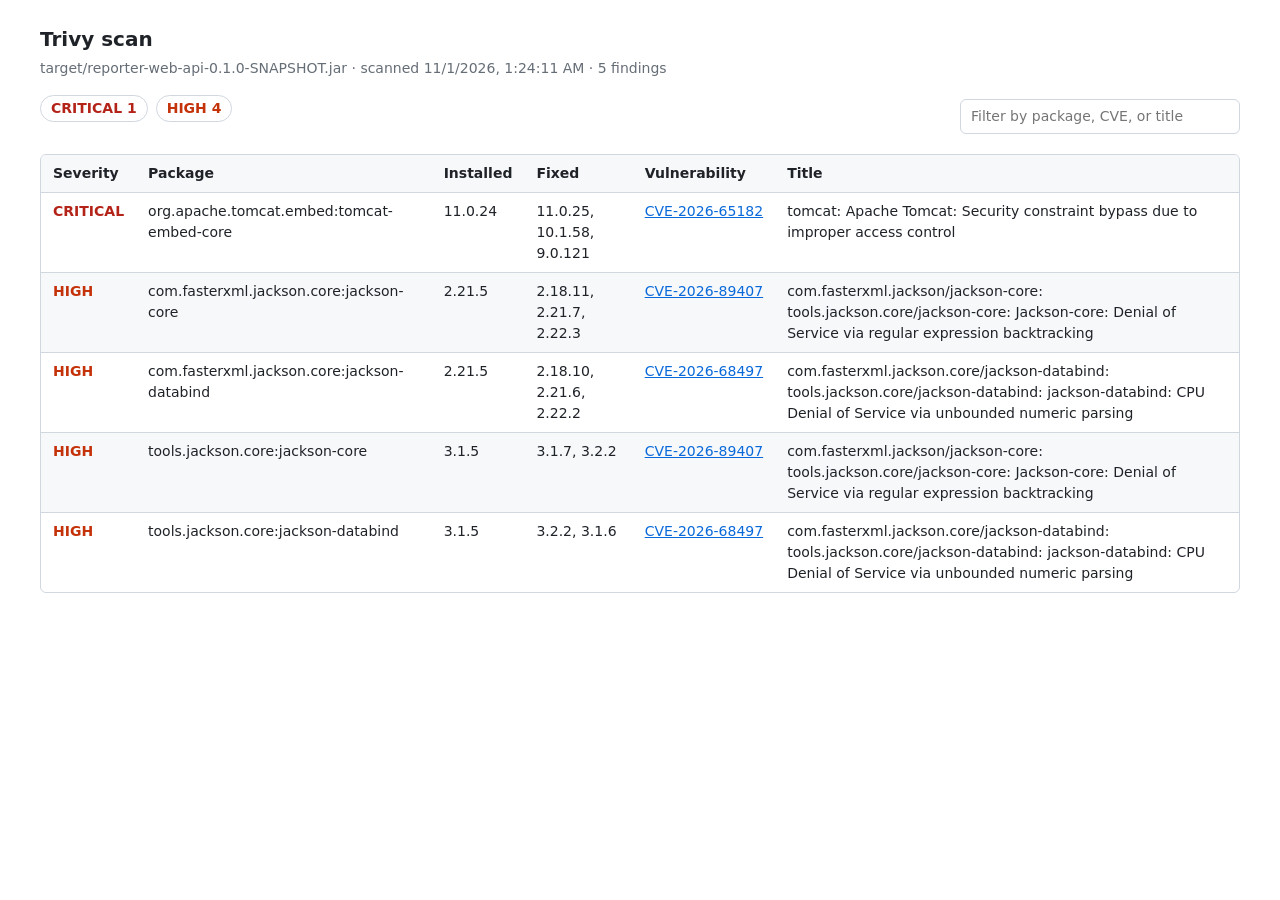
==== scan/index.html @ 7e413263 "Add Trivy scan target with JSON, CSV, and HTML reports" ====
<!doctype html>
<html lang="en">
<head>
  <meta charset="utf-8">
  <meta name="viewport" content="width=device-width, initial-scale=1">
  <title>Trivy Scan</title>
  <style>
    :root {
      color-scheme: light dark;
      --bg: #ffffff;
      --fg: #1f2328;
      --muted: #656d76;
      --border: #d0d7de;
      --row-alt: #f6f8fa;
      --link: #0969da;
      --critical: #b42318;
      --high: #c4320a;
      --medium: #9a6700;
      --low: #1a7f37;
      --unknown: #656d76;
    }
    @media (prefers-color-scheme: dark) {
      :root {
        --bg: #0d1117;
        --fg: #e6edf3;
        --muted: #8d96a0;
        --border: #30363d;
        --row-alt: #161b22;
        --link: #4493f8;
        --critical: #ff7b72;
        --high: #ffa657;
        --medium: #d29922;
        --low: #3fb950;
        --unknown: #8d96a0;
      }
    }
    * { box-sizing: border-box; }
    body {
      margin: 0;
      padding: 24px 16px;
      background: var(--bg);
      color: var(--fg);
      font: 14px/1.5 system-ui, -apple-system, "Segoe UI", sans-serif;
    }
    main { max-width: 1200px; margin: 0 auto; }
    h1 { margin: 0 0 4px; font-size: 20px; }
    .meta { margin: 0 0 16px; color: var(--muted); }
    .bar { display: flex; flex-wrap: wrap; gap: 8px; align-items: center; margin-bottom: 16px; }
    .count { padding: 2px 10px; border: 1px solid var(--border); border-radius: 999px; }
    input {
      margin-left: auto;
      min-width: 280px;
      padding: 6px 10px;
      border: 1px solid var(--border);
      border-radius: 6px;
      background: var(--bg);
      color: var(--fg);
      font: inherit;
    }
    .table-wrap { overflow-x: auto; border: 1px solid var(--border); border-radius: 6px; }
    table { width: 100%; border-collapse: collapse; }
    th, td { padding: 8px 12px; text-align: left; vertical-align: top; border-bottom: 1px solid var(--border); }
    th { position: sticky; top: 0; background: var(--row-alt); white-space: nowrap; }
    tbody tr:nth-child(even) { background: var(--row-alt); }
    tbody tr:last-child td { border-bottom: 0; }
    td.nowrap { white-space: nowrap; }
    a { color: var(--link); }
    .sev { font-weight: 600; }
    .sev-CRITICAL { color: var(--critical); }
    .sev-HIGH { color: var(--high); }
    .sev-MEDIUM { color: var(--medium); }
    .sev-LOW { color: var(--low); }
    .sev-UNKNOWN { color: var(--unknown); }
    .empty { padding: 24px; text-align: center; color: var(--muted); }
  </style>
</head>
<body>
  <main>
    <h1>Trivy scan</h1>
    <p class="meta" id="meta">Loading…</p>
    <div class="bar">
      <div id="counts" class="bar"></div>
      <input id="filter" type="search" placeholder="Filter by package, CVE, or title">
    </div>
    <div class="table-wrap">
      <table>
        <thead>
          <tr>
            <th>Severity</th>
            <th>Package</th>
            <th>Installed</th>
            <th>Fixed</th>
            <th>Vulnerability</th>
            <th>Title</th>
          </tr>
        </thead>
        <tbody id="rows"></tbody>
      </table>
    </div>
  </main>
  <!-- trivy.js sets window.TRIVY_REPORT so the page also works from file://. -->
  <script src="trivy.js" onerror="void 0"></script>
  <script>
    const SEVERITIES = ['CRITICAL', 'HIGH', 'MEDIUM', 'LOW', 'UNKNOWN'];

    async function loadReport() {
      if (window.TRIVY_REPORT) {
        return window.TRIVY_REPORT;
      }
      const response = await fetch('trivy.json');
      if (!response.ok) {
        throw new Error(`trivy.json: HTTP ${response.status}`);
      }
      return response.json();
    }

    function cell(text, className) {
      const td = document.createElement('td');
      td.textContent = text ?? '';
      if (className) {
        td.className = className;
      }
      return td;
    }

    function flatten(report) {
      return (report.Results ?? [])
        .flatMap((result) => (result.Vulnerabilities ?? []).map((v) => ({ ...v, Target: result.Target })))
        .sort((a, b) =>
          SEVERITIES.indexOf(a.Severity) - SEVERITIES.indexOf(b.Severity)
            || a.PkgName.localeCompare(b.PkgName)
            || a.VulnerabilityID.localeCompare(b.VulnerabilityID));
    }

    function renderCounts(vulns) {
      const counts = document.getElementById('counts');
      counts.replaceChildren(...SEVERITIES
        .map((severity) => [severity, vulns.filter((v) => v.Severity === severity).length])
        .filter(([, n]) => n > 0)
        .map(([severity, n]) => {
          const span = document.createElement('span');
          span.className = `count sev sev-${severity}`;
          span.textContent = `${severity} ${n}`;
          return span;
        }));
    }

    function renderRows(vulns) {
      const rows = document.getElementById('rows');
      if (vulns.length === 0) {
        const tr = document.createElement('tr');
        const td = cell('No vulnerabilities', 'empty');
        td.colSpan = 6;
        tr.append(td);
        rows.replaceChildren(tr);
        return;
      }
      rows.replaceChildren(...vulns.map((v) => {
        const tr = document.createElement('tr');
        const id = cell('', 'nowrap');
        if (v.PrimaryURL) {
          const link = document.createElement('a');
          link.href = v.PrimaryURL;
          link.target = '_blank';
          link.rel = 'noopener';
          link.textContent = v.VulnerabilityID;
          id.append(link);
        } else {
          id.textContent = v.VulnerabilityID;
        }
        tr.append(
          cell(v.Severity, `nowrap sev sev-${v.Severity}`),
          cell(v.PkgName),
          cell(v.InstalledVersion, 'nowrap'),
          cell(v.FixedVersion),
          id,
          cell(v.Title));
        return tr;
      }));
    }

    loadReport()
      .then((report) => {
        const vulns = flatten(report);
        const created = report.CreatedAt ? new Date(report.CreatedAt).toLocaleString() : 'unknown time';
        document.getElementById('meta').textContent =
          `${report.ArtifactName ?? 'Unknown artifact'} · scanned ${created} · ${vulns.length} findings`;
        renderCounts(vulns);
        renderRows(vulns);
        document.getElementById('filter').addEventListener('input', (event) => {
          const query = event.target.value.trim().toLowerCase();
          renderRows(vulns.filter((v) =>
            [v.PkgName, v.VulnerabilityID, v.Title, v.Severity].some((s) => s?.toLowerCase().includes(query))));
        });
      })
      .catch((error) => {
        document.getElementById('meta').textContent =
          `Could not load the report (${error.message}). Run make scan, or serve this directory over HTTP.`;
      });
  </script>
</body>
</html>
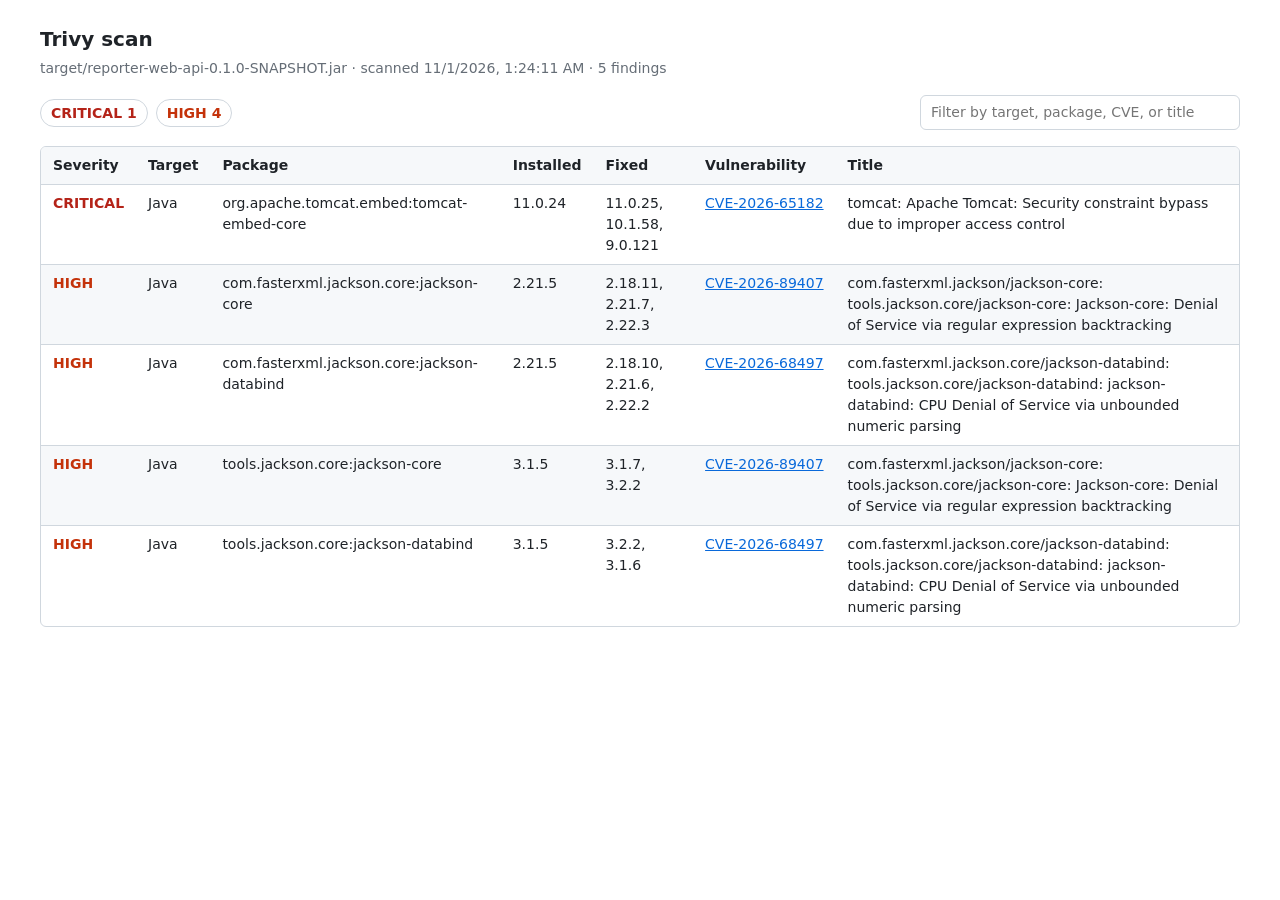
==== commit acd55ce0: "Scan the Docker image alongside the jar Split make scan into scan-jar and scan-image, and give the c" ====
--- a/scan/index.html
+++ b/scan/index.html
@@ -45,11 +45,30 @@
     main { max-width: 1200px; margin: 0 auto; }
     h1 { margin: 0 0 4px; font-size: 20px; }
     .meta { margin: 0 0 16px; color: var(--muted); }
-    .bar { display: flex; flex-wrap: wrap; gap: 8px; align-items: center; margin-bottom: 16px; }
-    .count { padding: 2px 10px; border: 1px solid var(--border); border-radius: 999px; }
+    .toolbar {
+      display: grid;
+      grid-template-columns: 1fr minmax(240px, 320px);
+      gap: 12px;
+      align-items: center;
+      margin-bottom: 16px;
+    }
+    @media (max-width: 640px) {
+      .toolbar { grid-template-columns: 1fr; }
+    }
+    .chips { display: flex; flex-wrap: wrap; gap: 8px; align-items: center; }
+    .count {
+      display: inline-flex;
+      align-items: center;
+      height: 28px;
+      padding: 0 10px;
+      border: 1px solid var(--border);
+      border-radius: 999px;
+      line-height: 1;
+    }
+    .count[hidden] { display: none; }
+    .verdict { border-color: currentColor; }
     input {
-      margin-left: auto;
-      min-width: 280px;
+      width: 100%;
       padding: 6px 10px;
       border: 1px solid var(--border);
       border-radius: 6px;
@@ -78,15 +97,19 @@
   <main>
     <h1>Trivy scan</h1>
     <p class="meta" id="meta">Loading…</p>
-    <div class="bar">
-      <div id="counts" class="bar"></div>
-      <input id="filter" type="search" placeholder="Filter by package, CVE, or title">
+    <div class="toolbar">
+      <div class="chips">
+        <span id="verdict" class="count verdict" hidden></span>
+        <div id="counts" class="chips"></div>
+      </div>
+      <input id="filter" type="search" placeholder="Filter by target, package, CVE, or title">
     </div>
     <div class="table-wrap">
       <table>
         <thead>
           <tr>
             <th>Severity</th>
+            <th>Target</th>
             <th>Package</th>
             <th>Installed</th>
             <th>Fixed</th>
@@ -98,7 +121,7 @@
       </table>
     </div>
   </main>
-  <!-- trivy.js sets window.TRIVY_REPORT so the page also works from file://. -->
+  <!-- trivy.js sets window.TRIVY_REPORT (and TRIVY_FAIL_ON) so the page also works from file://. -->
   <script src="trivy.js" onerror="void 0"></script>
   <script>
     const SEVERITIES = ['CRITICAL', 'HIGH', 'MEDIUM', 'LOW', 'UNKNOWN'];
@@ -150,7 +173,7 @@
       if (vulns.length === 0) {
         const tr = document.createElement('tr');
         const td = cell('No vulnerabilities', 'empty');
-        td.colSpan = 6;
+        td.colSpan = 7;
         tr.append(td);
         rows.replaceChildren(tr);
         return;
@@ -170,6 +193,7 @@
         }
         tr.append(
           cell(v.Severity, `nowrap sev sev-${v.Severity}`),
+          cell(v.Target),
           cell(v.PkgName),
           cell(v.InstalledVersion, 'nowrap'),
           cell(v.FixedVersion),
@@ -182,15 +206,24 @@
     loadReport()
       .then((report) => {
         const vulns = flatten(report);
+        const failOn = window.TRIVY_FAIL_ON?.split(',');
         const created = report.CreatedAt ? new Date(report.CreatedAt).toLocaleString() : 'unknown time';
         document.getElementById('meta').textContent =
-          `${report.ArtifactName ?? 'Unknown artifact'} · scanned ${created} · ${vulns.length} findings`;
+          [report.ArtifactName ?? 'Unknown artifact', `scanned ${created}`, `${vulns.length} findings`,
+            failOn && `fails on ${failOn.join(', ')}`].filter(Boolean).join(' · ');
+        if (failOn) {
+          const failing = vulns.filter((v) => failOn.includes(v.Severity)).length;
+          const verdict = document.getElementById('verdict');
+          verdict.textContent = failing ? `FAIL ${failing}` : 'PASS';
+          verdict.className = `count verdict sev ${failing ? 'sev-CRITICAL' : 'sev-LOW'}`;
+          verdict.hidden = false;
+        }
         renderCounts(vulns);
         renderRows(vulns);
         document.getElementById('filter').addEventListener('input', (event) => {
           const query = event.target.value.trim().toLowerCase();
           renderRows(vulns.filter((v) =>
-            [v.PkgName, v.VulnerabilityID, v.Title, v.Severity].some((s) => s?.toLowerCase().includes(query))));
+            [v.Target, v.PkgName, v.VulnerabilityID, v.Title, v.Severity].some((s) => s?.toLowerCase().includes(query))));
         });
       })
       .catch((error) => {
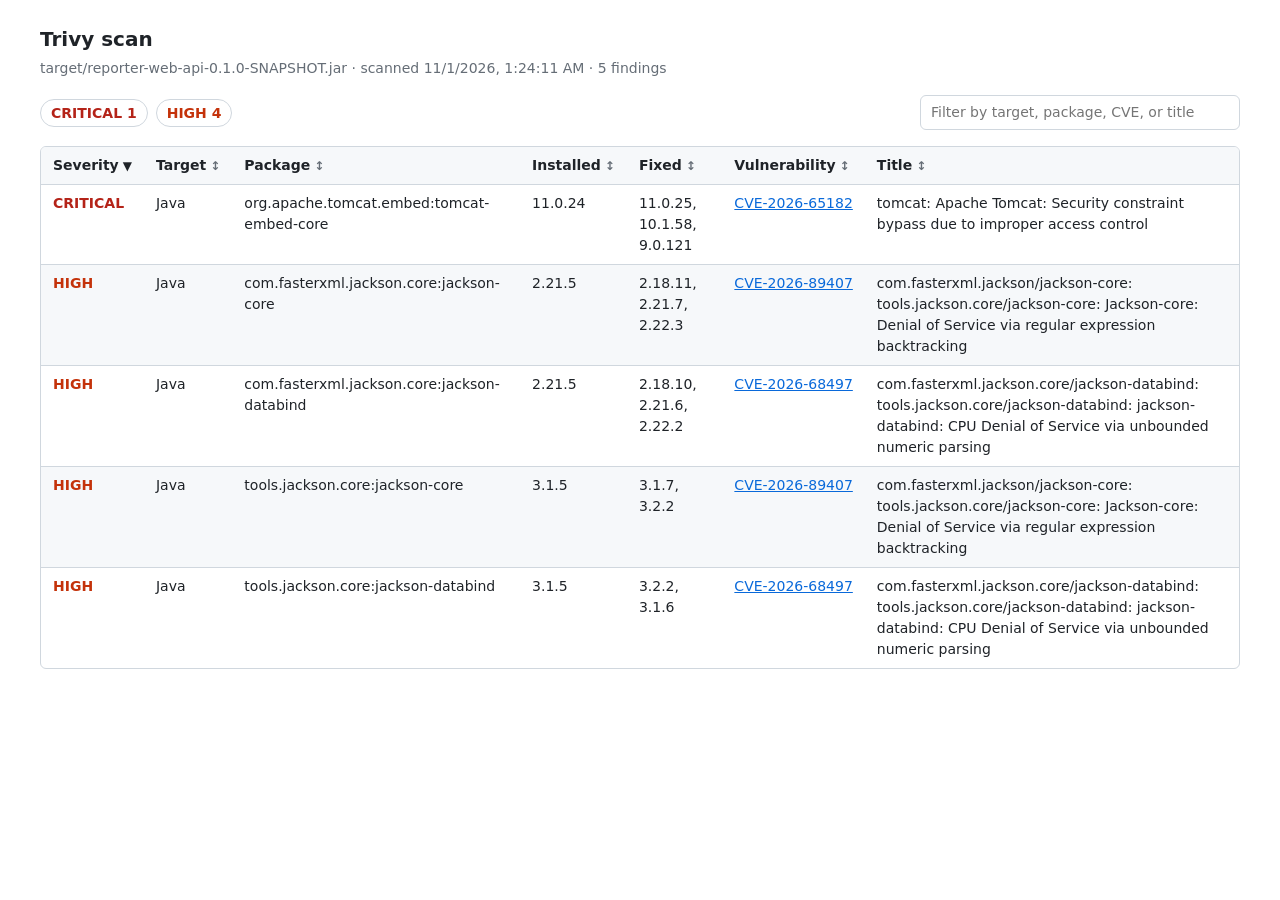
==== commit d2ea7851: "feat(scan): add severity toggles and column sorting Severity badges in the scan viewer now show or h" ====
--- a/scan/index.html
+++ b/scan/index.html
@@ -67,6 +67,9 @@
     }
     .count[hidden] { display: none; }
     .verdict { border-color: currentColor; }
+    button.count { background: none; font-family: inherit; font-size: inherit; cursor: pointer; }
+    button.count[aria-pressed="false"] { opacity: 0.4; text-decoration: line-through; }
+    button.count:focus-visible, th button:focus-visible { outline: 2px solid var(--link); outline-offset: 2px; }
     input {
       width: 100%;
       padding: 6px 10px;
@@ -80,6 +83,20 @@
     table { width: 100%; border-collapse: collapse; }
     th, td { padding: 8px 12px; text-align: left; vertical-align: top; border-bottom: 1px solid var(--border); }
     th { position: sticky; top: 0; background: var(--row-alt); white-space: nowrap; }
+    th button {
+      display: inline-flex;
+      align-items: center;
+      gap: 4px;
+      padding: 0;
+      border: 0;
+      background: none;
+      color: inherit;
+      font: inherit;
+      cursor: pointer;
+    }
+    th button::after { content: "↕"; color: var(--muted); font-size: 12px; }
+    th[aria-sort="ascending"] button::after { content: "▲"; color: inherit; }
+    th[aria-sort="descending"] button::after { content: "▼"; color: inherit; }
     tbody tr:nth-child(even) { background: var(--row-alt); }
     tbody tr:last-child td { border-bottom: 0; }
     td.nowrap { white-space: nowrap; }
@@ -108,13 +125,13 @@
       <table>
         <thead>
           <tr>
-            <th>Severity</th>
-            <th>Target</th>
-            <th>Package</th>
-            <th>Installed</th>
-            <th>Fixed</th>
-            <th>Vulnerability</th>
-            <th>Title</th>
+            <th data-key="Severity"><button type="button">Severity</button></th>
+            <th data-key="Target"><button type="button">Target</button></th>
+            <th data-key="PkgName"><button type="button">Package</button></th>
+            <th data-key="InstalledVersion"><button type="button">Installed</button></th>
+            <th data-key="FixedVersion"><button type="button">Fixed</button></th>
+            <th data-key="VulnerabilityID"><button type="button">Vulnerability</button></th>
+            <th data-key="Title"><button type="button">Title</button></th>
           </tr>
         </thead>
         <tbody id="rows"></tbody>
@@ -125,6 +142,56 @@
   <script src="trivy.js" onerror="void 0"></script>
   <script>
     const SEVERITIES = ['CRITICAL', 'HIGH', 'MEDIUM', 'LOW', 'UNKNOWN'];
+    const collator = new Intl.Collator(undefined, { numeric: true, sensitivity: 'base' });
+    const state = { query: '', hidden: new Set(), sortKey: 'Severity', sortDir: 'desc' };
+
+    // Higher rank is more severe, so a descending sort puts CRITICAL first.
+    function severityRank(severity) {
+      const index = SEVERITIES.indexOf(severity);
+      return index === -1 ? 0 : SEVERITIES.length - index;
+    }
+
+    // CVE-2026-102473 sorts after CVE-2026-65182: compare year, then number, as integers.
+    function compareIds(a, b) {
+      const pa = /^([A-Z]+)-(\d+)-(\d+)$/i.exec(a);
+      const pb = /^([A-Z]+)-(\d+)-(\d+)$/i.exec(b);
+      if (pa && pb) {
+        return collator.compare(pa[1], pb[1]) || pa[2] - pb[2] || pa[3] - pb[3];
+      }
+      return collator.compare(a, b);
+    }
+
+    const COMPARATORS = {
+      Severity: (a, b) => severityRank(a.Severity) - severityRank(b.Severity),
+      VulnerabilityID: (a, b) => compareIds(a.VulnerabilityID, b.VulnerabilityID),
+    };
+
+    function compareText(key) {
+      return (a, b) => collator.compare(a[key] ?? '', b[key] ?? '');
+    }
+
+    function sortVulns(vulns) {
+      const { sortKey, sortDir } = state;
+      const primary = COMPARATORS[sortKey] ?? compareText(sortKey);
+      const sign = sortDir === 'asc' ? 1 : -1;
+      return [...vulns].sort((a, b) => {
+        // Rows without a value (such as no fixed version) stay last in either direction.
+        if (!a[sortKey] !== !b[sortKey]) {
+          return a[sortKey] ? -1 : 1;
+        }
+        return sign * primary(a, b)
+          || severityRank(b.Severity) - severityRank(a.Severity)
+          || collator.compare(a.PkgName, b.PkgName)
+          || compareIds(a.VulnerabilityID, b.VulnerabilityID);
+      });
+    }
+
+    function filterVulns(vulns) {
+      const query = state.query;
+      return vulns.filter((v) => !state.hidden.has(v.Severity)
+        && (!query || [v.Target, v.PkgName, v.VulnerabilityID, v.Title, v.Severity]
+          .some((s) => s?.toLowerCase().includes(query))));
+    }
 
     async function loadReport() {
       if (window.TRIVY_REPORT) {
@@ -148,31 +215,50 @@
 
     function flatten(report) {
       return (report.Results ?? [])
-        .flatMap((result) => (result.Vulnerabilities ?? []).map((v) => ({ ...v, Target: result.Target })))
-        .sort((a, b) =>
-          SEVERITIES.indexOf(a.Severity) - SEVERITIES.indexOf(b.Severity)
-            || a.PkgName.localeCompare(b.PkgName)
-            || a.VulnerabilityID.localeCompare(b.VulnerabilityID));
-    }
-
-    function renderCounts(vulns) {
+        .flatMap((result) => (result.Vulnerabilities ?? []).map((v) => ({ ...v, Target: result.Target })));
+    }
+
+    function renderCounts(vulns, onChange) {
       const counts = document.getElementById('counts');
       counts.replaceChildren(...SEVERITIES
         .map((severity) => [severity, vulns.filter((v) => v.Severity === severity).length])
         .filter(([, n]) => n > 0)
         .map(([severity, n]) => {
-          const span = document.createElement('span');
-          span.className = `count sev sev-${severity}`;
-          span.textContent = `${severity} ${n}`;
-          return span;
+          const button = document.createElement('button');
+          button.type = 'button';
+          button.className = `count sev sev-${severity}`;
+          button.textContent = `${severity} ${n}`;
+          button.title = `Show or hide ${severity} findings`;
+          button.setAttribute('aria-pressed', 'true');
+          button.addEventListener('click', () => {
+            const shown = state.hidden.has(severity);
+            if (shown) {
+              state.hidden.delete(severity);
+            } else {
+              state.hidden.add(severity);
+            }
+            button.setAttribute('aria-pressed', String(shown));
+            onChange();
+          });
+          return button;
         }));
     }
 
-    function renderRows(vulns) {
+    function renderSortHeaders() {
+      document.querySelectorAll('th[data-key]').forEach((th) => {
+        if (th.dataset.key === state.sortKey) {
+          th.setAttribute('aria-sort', state.sortDir === 'asc' ? 'ascending' : 'descending');
+        } else {
+          th.removeAttribute('aria-sort');
+        }
+      });
+    }
+
+    function renderRows(vulns, total) {
       const rows = document.getElementById('rows');
       if (vulns.length === 0) {
         const tr = document.createElement('tr');
-        const td = cell('No vulnerabilities', 'empty');
+        const td = cell(total ? 'No matching vulnerabilities' : 'No vulnerabilities', 'empty');
         td.colSpan = 7;
         tr.append(td);
         rows.replaceChildren(tr);
@@ -218,13 +304,29 @@
           verdict.className = `count verdict sev ${failing ? 'sev-CRITICAL' : 'sev-LOW'}`;
           verdict.hidden = false;
         }
-        renderCounts(vulns);
-        renderRows(vulns);
+        const render = () => {
+          renderSortHeaders();
+          renderRows(sortVulns(filterVulns(vulns)), vulns.length);
+        };
+        renderCounts(vulns, render);
         document.getElementById('filter').addEventListener('input', (event) => {
-          const query = event.target.value.trim().toLowerCase();
-          renderRows(vulns.filter((v) =>
-            [v.Target, v.PkgName, v.VulnerabilityID, v.Title, v.Severity].some((s) => s?.toLowerCase().includes(query))));
+          state.query = event.target.value.trim().toLowerCase();
+          render();
         });
+        document.querySelectorAll('th[data-key] button').forEach((button) => {
+          button.addEventListener('click', () => {
+            const key = button.parentElement.dataset.key;
+            if (state.sortKey === key) {
+              state.sortDir = state.sortDir === 'asc' ? 'desc' : 'asc';
+            } else {
+              state.sortKey = key;
+              // Severity starts most severe first; text columns start A to Z.
+              state.sortDir = key === 'Severity' ? 'desc' : 'asc';
+            }
+            render();
+          });
+        });
+        render();
       })
       .catch((error) => {
         document.getElementById('meta').textContent =
